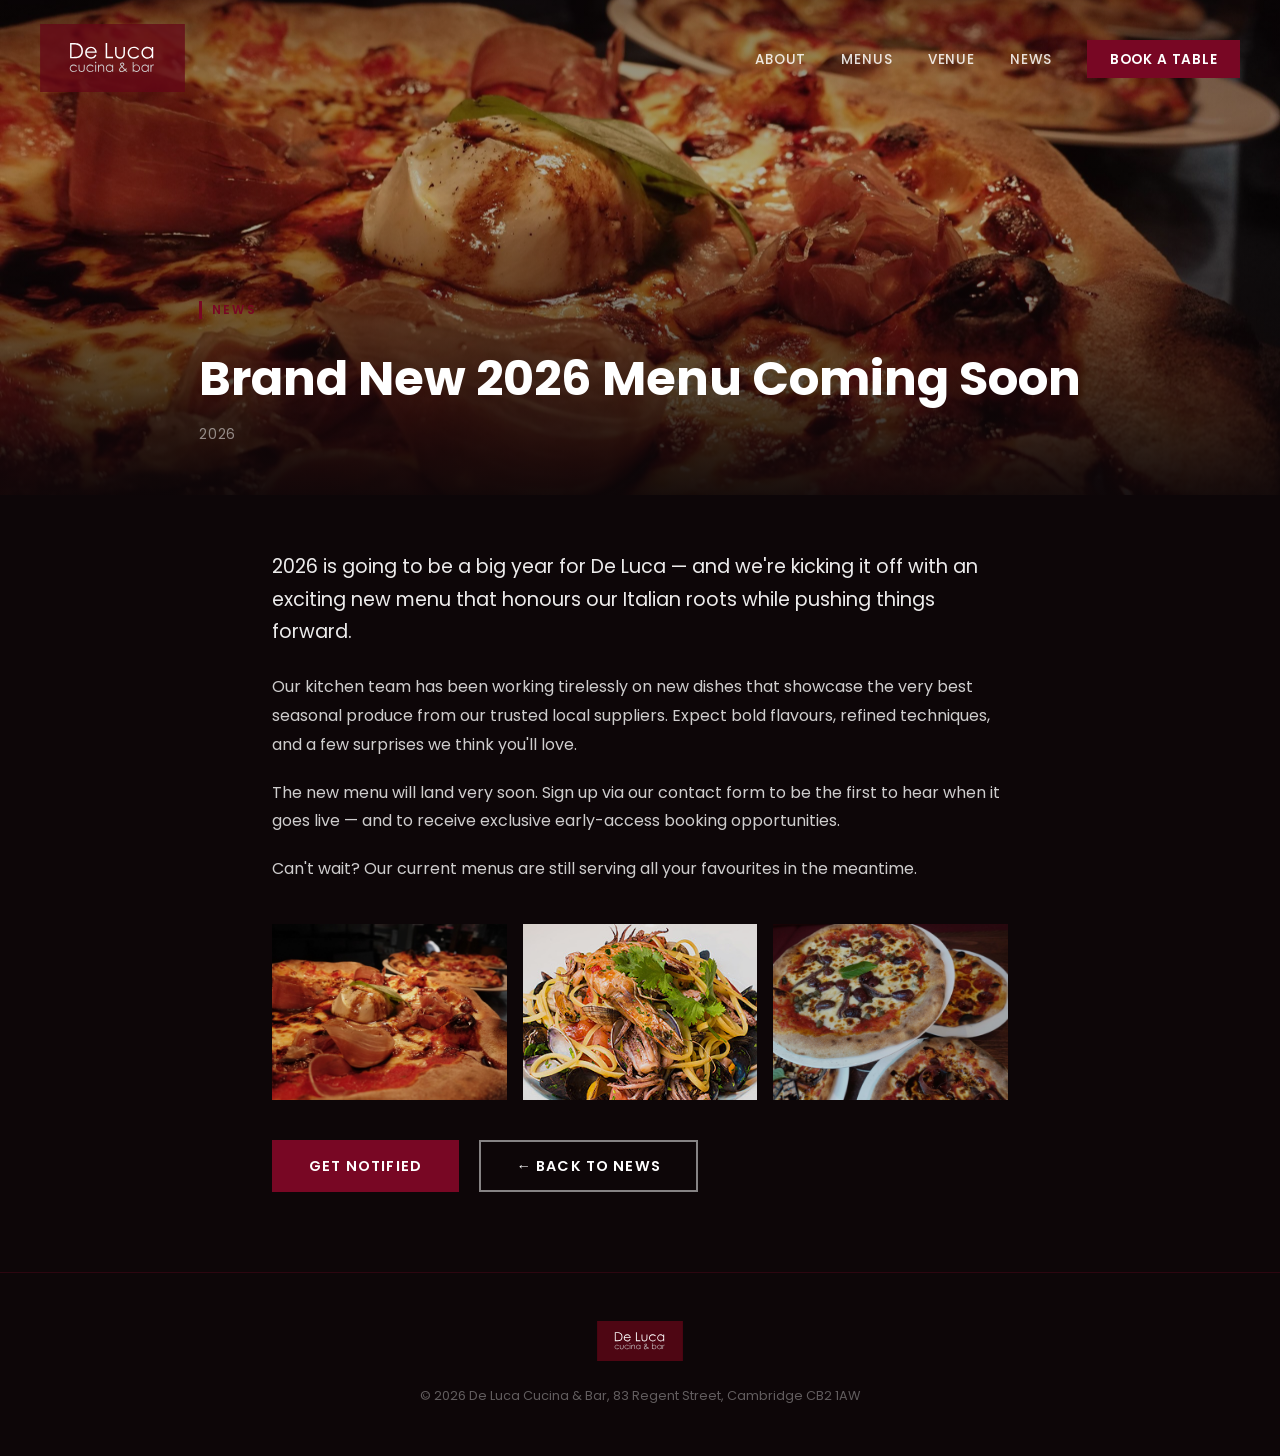
==== news/new-2026-menu.html @ f44d5879 "Add news article pages, restore hero slideshow, video section, README - Hero: restored photo carouse" ====
<!DOCTYPE html>
<html lang="en">
<head>
  <meta charset="UTF-8">
  <meta name="viewport" content="width=device-width, initial-scale=1.0">
  <title>Brand New 2026 Menu Coming Soon | De Luca Cucina & Bar</title>
  <link rel="icon" href="../assets/img/favicon.ico" type="image/x-icon">
  <link rel="preconnect" href="https://fonts.googleapis.com">
  <link rel="preconnect" href="https://fonts.gstatic.com" crossorigin>
  <link href="https://fonts.googleapis.com/css2?family=Poppins:ital,wght@0,300;0,400;0,500;0,600;0,700;1,300;1,400&display=swap" rel="stylesheet">
  <link rel="stylesheet" href="../assets/css/style.css">
  <link rel="stylesheet" href="../assets/css/article.css">
</head>
<body class="article-page">
  <nav id="mainNav" class="scrolled">
    <a href="../index.html" class="logo"><img src="../assets/img/deluca-logo.svg" alt="De Luca Cucina & Bar"></a>
    <button class="nav-toggle" id="navToggle"><span></span><span></span><span></span></button>
    <ul id="navLinks">
      <li><a href="../index.html#about">About</a></li>
      <li><a href="../index.html#menus">Menus</a></li>
      <li><a href="../index.html#venue">Venue</a></li>
      <li><a href="../index.html#news">News</a></li>
      <li><a href="../index.html#contact" class="btn-reserve">Book a Table</a></li>
    </ul>
  </nav>
  <article class="article-content">
    <div class="article-hero" style="background-image:url('../assets/img/DSC00805-med-scaled.jpg')">
      <div class="article-hero-overlay"></div>
      <div class="article-hero-text container">
        <span class="label">News</span>
        <h1>Brand New 2026 Menu Coming Soon</h1>
        <p class="article-meta">2026</p>
      </div>
    </div>
    <div class="container article-body">
      <p class="lead">2026 is going to be a big year for De Luca — and we're kicking it off with an exciting new menu that honours our Italian roots while pushing things forward.</p>
      <p>Our kitchen team has been working tirelessly on new dishes that showcase the very best seasonal produce from our trusted local suppliers. Expect bold flavours, refined techniques, and a few surprises we think you'll love.</p>
      <p>The new menu will land very soon. Sign up via our contact form to be the first to hear when it goes live — and to receive exclusive early-access booking opportunities.</p>
      <p>Can't wait? Our current menus are still serving all your favourites in the meantime.</p>
      <div class="article-gallery">
        <img src="../assets/img/DSC00805-med-scaled.jpg" alt="De Luca kitchen">
        <img src="../assets/img/alacarte2.jpg" alt="À la carte at De Luca">
        <img src="../assets/img/DSC00831-med-scaled.jpg" alt="De Luca food">
      </div>
      <a href="../index.html#contact" class="btn-primary" style="margin-right:1rem;">Get Notified</a>
      <a href="../index.html#news" class="btn-ghost">← Back to News</a>
    </div>
  </article>
  <footer>
    <div class="container footer-inner">
      <a href="../index.html" class="logo footer-logo"><img src="../assets/img/deluca-logo.svg" alt="De Luca"></a>
      <p class="footer-copy">© 2026 De Luca Cucina &amp; Bar, 83 Regent Street, Cambridge CB2 1AW</p>
    </div>
  </footer>
  <script src="../assets/js/main.js"></script>
</body>
</html>
---- assets/css/style.css ----
/* ─── Variables ─────────────────────────────────────────────── */
:root {
  --red:     #780724;
  --red-mid: #5b051b;
  --red-dark:#3a0211;
  --white:   #ffffff;
  --off-white: #f5f0eb;
  --dark:    #0d0608;
  --dark-mid:#1a0a0d;
  --grey:    rgba(255,255,255,0.55);
  --font:    'Poppins', sans-serif;
  --ease:    cubic-bezier(0.4, 0, 0.2, 1);
}

/* ─── Reset ─────────────────────────────────────────────────── */
*, *::before, *::after { box-sizing: border-box; margin: 0; padding: 0; }
html { scroll-behavior: smooth; }
body {
  font-family: var(--font);
  background: var(--dark);
  color: var(--white);
  -webkit-font-smoothing: antialiased;
  overflow-x: hidden;
}
img { max-width: 100%; display: block; }
a { color: inherit; text-decoration: none; }

/* ─── Utility ───────────────────────────────────────────────── */
.container {
  max-width: 1200px;
  margin: 0 auto;
  padding: 0 2rem;
}
.label {
  display: inline-block;
  font-size: 0.75rem;
  font-weight: 600;
  letter-spacing: 0.2em;
  text-transform: uppercase;
  color: var(--red);
  border-left: 3px solid var(--red);
  padding-left: 0.6rem;
  margin-bottom: 1rem;
}
.section-intro {
  max-width: 640px;
  color: var(--grey);
  font-size: 1.05rem;
  line-height: 1.7;
  margin: 0.5rem 0 3rem;
}
.divider {
  border: none;
  border-top: 1px solid rgba(255,255,255,0.12);
  margin: 2rem 0;
}

/* ─── Buttons ───────────────────────────────────────────────── */
.btn-primary {
  display: inline-block;
  background: var(--red);
  color: var(--white);
  font-family: var(--font);
  font-weight: 600;
  font-size: 0.9rem;
  letter-spacing: 0.08em;
  text-transform: uppercase;
  padding: 0.85rem 2.2rem;
  border: 2px solid var(--red);
  cursor: pointer;
  transition: background 0.25s var(--ease), color 0.25s var(--ease), transform 0.2s var(--ease);
}
.btn-primary:hover {
  background: transparent;
  color: var(--white);
  transform: translateY(-2px);
}
.btn-ghost {
  display: inline-block;
  background: transparent;
  color: var(--white);
  font-family: var(--font);
  font-weight: 600;
  font-size: 0.9rem;
  letter-spacing: 0.08em;
  text-transform: uppercase;
  padding: 0.85rem 2.2rem;
  border: 2px solid rgba(255,255,255,0.5);
  transition: border-color 0.25s var(--ease), transform 0.2s var(--ease);
}
.btn-ghost:hover {
  border-color: var(--white);
  transform: translateY(-2px);
}
.text-link {
  color: var(--red);
  font-weight: 500;
  transition: opacity 0.2s;
}
.text-link:hover { opacity: 0.75; }

/* ─── Nav ───────────────────────────────────────────────────── */
#mainNav {
  position: fixed;
  top: 0; left: 0; right: 0;
  z-index: 100;
  display: flex;
  align-items: center;
  justify-content: space-between;
  padding: 1.5rem 2.5rem;
  transition: background 0.4s var(--ease), padding 0.4s var(--ease), backdrop-filter 0.4s;
}
#mainNav.scrolled {
  background: rgba(13,6,8,0.92);
  backdrop-filter: blur(16px);
  -webkit-backdrop-filter: blur(16px);
  padding: 1rem 2.5rem;
  border-bottom: 1px solid rgba(120,7,36,0.3);
}
#mainNav .logo img { height: 68px; width: auto; }
#mainNav ul {
  list-style: none;
  display: flex;
  align-items: center;
  gap: 2.2rem;
}
#mainNav ul a {
  font-size: 0.85rem;
  font-weight: 500;
  letter-spacing: 0.06em;
  text-transform: uppercase;
  color: rgba(255,255,255,0.85);
  transition: color 0.2s;
}
#mainNav ul a:hover { color: var(--white); }
.btn-reserve {
  background: var(--red) !important;
  color: var(--white) !important;
  padding: 0.6rem 1.4rem !important;
  font-weight: 600 !important;
  transition: background 0.25s var(--ease) !important;
}
.btn-reserve:hover { background: var(--red-mid) !important; }
.nav-toggle {
  display: none;
  flex-direction: column;
  gap: 5px;
  background: none;
  border: none;
  cursor: pointer;
  padding: 4px;
}
.nav-toggle span {
  display: block;
  width: 26px; height: 2px;
  background: var(--white);
  transition: transform 0.3s var(--ease), opacity 0.3s;
}
.nav-toggle.open span:nth-child(1) { transform: translateY(7px) rotate(45deg); }
.nav-toggle.open span:nth-child(2) { opacity: 0; }
.nav-toggle.open span:nth-child(3) { transform: translateY(-7px) rotate(-45deg); }

/* ─── Hero ──────────────────────────────────────────────────── */
#hero {
  position: relative;
  height: 100vh;
  min-height: 600px;
  display: flex;
  align-items: center;
  justify-content: center;
  overflow: hidden;
}
.hero-slideshow {
  position: absolute;
  inset: 0;
  background-size: cover;
  background-position: center;
  transition: opacity 1.2s var(--ease);
  z-index: 0;
}
.hero-overlay {
  position: absolute;
  inset: 0;
  background: linear-gradient(
    135deg,
    rgba(13,6,8,0.75) 0%,
    rgba(58,2,17,0.45) 50%,
    rgba(13,6,8,0.8) 100%
  );
}
.hero-content {
  position: relative;
  z-index: 2;
  text-align: center;
  max-width: 800px;
  padding: 0 2rem;
  animation: fadeUp 1.2s var(--ease) both;
}
.hero-content h1 {
  font-size: clamp(2.4rem, 6vw, 5rem);
  font-weight: 700;
  line-height: 1.1;
  margin-bottom: 1.2rem;
  letter-spacing: -0.01em;
}
.hero-content p {
  font-size: clamp(1rem, 2vw, 1.3rem);
  font-weight: 300;
  color: rgba(255,255,255,0.82);
  margin-bottom: 2.5rem;
  letter-spacing: 0.04em;
}
.hero-cta { display: flex; gap: 1rem; justify-content: center; flex-wrap: wrap; }
.scroll-hint {
  position: absolute;
  bottom: 2.5rem;
  left: 50%;
  transform: translateX(-50%);
  z-index: 2;
}
.scroll-hint span {
  display: block;
  width: 2px;
  height: 50px;
  background: linear-gradient(to bottom, rgba(255,255,255,0.6), transparent);
  margin: 0 auto;
  animation: scrollPulse 2s infinite;
}

/* ─── Awards Bar ────────────────────────────────────────────── */
.awards-bar {
  background: var(--dark-mid);
  border-top: 1px solid rgba(120,7,36,0.4);
  border-bottom: 1px solid rgba(120,7,36,0.4);
  padding: 1.5rem 2rem;
  overflow: hidden;
}
.awards-inner {
  display: flex;
  align-items: center;
  justify-content: center;
  gap: 2rem;
  flex-wrap: wrap;
}
.awards-inner img { height: 70px; width: auto; filter: brightness(0.92); }

/* ─── Sections ──────────────────────────────────────────────── */
section { padding: 6rem 0; }
.dark-section { background: var(--dark-mid); }
h2 {
  font-size: clamp(1.8rem, 4vw, 2.8rem);
  font-weight: 700;
  line-height: 1.15;
  margin-bottom: 1rem;
}
h3 { font-size: 1.25rem; font-weight: 600; margin-bottom: 0.6rem; }
p { color: rgba(255,255,255,0.8); line-height: 1.75; font-size: 0.97rem; }
p + p { margin-top: 0.9rem; }

/* ─── About ─────────────────────────────────────────────────── */
.two-col {
  display: grid;
  grid-template-columns: 1fr 1fr;
  gap: 5rem;
  align-items: center;
}
.col-text { }
.col-text p { margin-bottom: 0.9rem; }
.col-text .btn-primary { margin-top: 1.5rem; }
.col-image img {
  width: 100%;
  aspect-ratio: 4/3;
  object-fit: cover;
  filter: brightness(0.9) contrast(1.05);
}

/* ─── Menus ─────────────────────────────────────────────────── */
.menu-grid {
  display: grid;
  grid-template-columns: repeat(auto-fill, minmax(260px, 1fr));
  gap: 1.5rem;
}
.menu-card {
  display: block;
  background: rgba(255,255,255,0.04);
  border: 1px solid rgba(255,255,255,0.08);
  overflow: hidden;
  transition: transform 0.3s var(--ease), border-color 0.3s;
}
.menu-card:hover {
  transform: translateY(-6px);
  border-color: var(--red);
}
.menu-card-img {
  height: 200px;
  background-size: cover;
  background-position: center;
  transition: transform 0.5s var(--ease);
}
.menu-card:hover .menu-card-img { transform: scale(1.04); }
.menu-card-body { padding: 1.4rem; }
.menu-card-body h3 { margin-bottom: 0.5rem; }
.menu-card-body p { font-size: 0.88rem; color: var(--grey); }
.menu-link {
  display: inline-block;
  margin-top: 1rem;
  color: var(--red);
  font-size: 0.85rem;
  font-weight: 600;
  letter-spacing: 0.04em;
  transition: letter-spacing 0.2s;
}
.menu-card:hover .menu-link { letter-spacing: 0.08em; }

/* ─── Venue ─────────────────────────────────────────────────── */
.venue-grid {
  display: grid;
  grid-template-columns: repeat(2, 1fr);
  gap: 1.5rem;
}
.venue-card {
  position: relative;
  overflow: hidden;
  aspect-ratio: 4/3;
}
.venue-img {
  position: absolute;
  inset: 0;
  background-size: cover;
  background-position: center;
  transition: transform 0.6s var(--ease);
}
.venue-card:hover .venue-img { transform: scale(1.06); }
.venue-body {
  position: absolute;
  inset: 0;
  background: linear-gradient(to top, rgba(13,6,8,0.92) 0%, rgba(13,6,8,0.2) 60%, transparent 100%);
  display: flex;
  flex-direction: column;
  justify-content: flex-end;
  padding: 2rem;
  transition: background 0.3s;
}
.venue-card:hover .venue-body {
  background: linear-gradient(to top, rgba(58,2,17,0.95) 0%, rgba(13,6,8,0.4) 60%, transparent 100%);
}
.venue-body h3 { font-size: 1.3rem; margin-bottom: 0.4rem; }
.venue-body p { font-size: 0.88rem; color: rgba(255,255,255,0.75); line-height: 1.55; }

/* ─── Video ─────────────────────────────────────────────────── */
.video-section { text-align: center; }
.video-section h2 { margin-bottom: 0.5rem; }
.video-section .label { display: block; text-align: center; border-left: none; padding-left: 0; }
.video-wrap {
  position: relative;
  padding-bottom: 56.25%;
  height: 0;
  overflow: hidden;
  max-width: 900px;
  margin: 3rem auto 0;
  border: 1px solid rgba(120,7,36,0.4);
}
.video-wrap iframe {
  position: absolute;
  top: 0; left: 0;
  width: 100%; height: 100%;
}

/* ─── News ──────────────────────────────────────────────────── */
.news-grid {
  display: grid;
  grid-template-columns: repeat(auto-fill, minmax(260px, 1fr));
  gap: 1.5rem;
}
.news-card {
  background: rgba(255,255,255,0.03);
  border: 1px solid rgba(255,255,255,0.07);
  overflow: hidden;
  transition: border-color 0.3s, transform 0.3s var(--ease);
}
.news-card:hover { border-color: var(--red); transform: translateY(-4px); }
.news-img {
  height: 200px;
  background-size: cover;
  background-position: center;
  transition: transform 0.5s var(--ease);
}
.news-card:hover .news-img { transform: scale(1.04); }
.news-body { padding: 1.4rem; }
.news-body h3 { margin-bottom: 0.6rem; font-size: 1.05rem; }
.news-body p { font-size: 0.87rem; color: var(--grey); }

/* ─── Contact ───────────────────────────────────────────────── */
.contact-grid {
  display: grid;
  grid-template-columns: 1fr 1fr;
  gap: 5rem;
}
.contact-col h2 { margin-bottom: 1.5rem; }
.contact-form { display: flex; flex-direction: column; gap: 1rem; }
.contact-form input,
.contact-form textarea {
  background: rgba(255,255,255,0.06);
  border: 1px solid rgba(255,255,255,0.15);
  color: var(--white);
  font-family: var(--font);
  font-size: 0.93rem;
  padding: 0.85rem 1.1rem;
  outline: none;
  transition: border-color 0.25s;
  resize: vertical;
}
.contact-form input::placeholder,
.contact-form textarea::placeholder { color: rgba(255,255,255,0.4); }
.contact-form input:focus,
.contact-form textarea:focus { border-color: var(--red); }
.checkbox-label {
  display: flex;
  align-items: center;
  gap: 0.6rem;
  font-size: 0.85rem;
  color: var(--grey);
  cursor: pointer;
}
.contact-col .phone-number {
  font-size: 1.15rem;
  font-weight: 600;
  margin: 1rem 0 0;
  color: var(--white);
}
.contact-col .phone-number a { color: var(--white); transition: color 0.2s; }
.contact-col .phone-number a:hover { color: var(--red); }
.social-links {
  display: flex;
  gap: 1.2rem;
  margin-top: 0.8rem;
}
.social-links a { opacity: 0.7; transition: opacity 0.2s, transform 0.2s; }
.social-links a:hover { opacity: 1; transform: translateY(-3px); }
.social-links img { height: 28px; width: auto; filter: brightness(10); }

/* ─── Footer ────────────────────────────────────────────────── */
footer {
  background: var(--dark);
  border-top: 1px solid rgba(120,7,36,0.3);
  padding: 3rem 0;
}
.footer-inner {
  display: flex;
  flex-direction: column;
  align-items: center;
  gap: 1.5rem;
  text-align: center;
}
.footer-logo img { height: 40px; }
.footer-nav {
  display: flex;
  flex-wrap: wrap;
  justify-content: center;
  gap: 0.5rem 1.8rem;
}
.footer-nav a {
  font-size: 0.82rem;
  font-weight: 500;
  letter-spacing: 0.06em;
  text-transform: uppercase;
  color: rgba(255,255,255,0.55);
  transition: color 0.2s;
}
.footer-nav a:hover { color: var(--white); }
.footer-copy {
  font-size: 0.8rem;
  color: rgba(255,255,255,0.35);
}

/* ─── Animations ─────────────────────────────────────────────── */
@keyframes fadeUp {
  from { opacity: 0; transform: translateY(30px); }
  to   { opacity: 1; transform: translateY(0); }
}
@keyframes scrollPulse {
  0%, 100% { opacity: 1; transform: scaleY(1); }
  50% { opacity: 0.4; transform: scaleY(0.6); }
}
.reveal {
  opacity: 0;
  transform: translateY(28px);
  transition: opacity 0.7s var(--ease), transform 0.7s var(--ease);
}
.reveal.visible {
  opacity: 1;
  transform: translateY(0);
}

/* ─── Responsive ────────────────────────────────────────────── */
@media (max-width: 900px) {
  .two-col,
  .contact-grid { grid-template-columns: 1fr; gap: 3rem; }
  .col-image { order: -1; }
  .venue-grid { grid-template-columns: 1fr; }
}
@media (max-width: 768px) {
  #mainNav { padding: 1.2rem 1.5rem; }
  #mainNav.scrolled { padding: 0.9rem 1.5rem; }
  .nav-toggle { display: flex; z-index: 200; }
  #navLinks {
    position: fixed;
    inset: 0;
    background: rgba(13,6,8,0.97);
    flex-direction: column;
    justify-content: center;
    align-items: center;
    gap: 2.5rem;
    transform: translateX(100%);
    transition: transform 0.4s var(--ease);
  }
  #navLinks.open { transform: translateX(0); }
  #navLinks a { font-size: 1.1rem; }
  .hero-cta { flex-direction: column; align-items: center; }
  .menu-grid,
  .news-grid { grid-template-columns: 1fr; }
  section { padding: 4rem 0; }
  .awards-inner { gap: 1rem; }
  .awards-inner img { height: 50px; }
  .contact-grid { grid-template-columns: 1fr; gap: 3rem; }
}
---- assets/css/article.css ----
/* Article / news post pages */
.article-page body { background: var(--dark); }

.article-content { padding-top: 0; }

.article-hero {
  height: 55vh;
  min-height: 380px;
  position: relative;
  background-size: cover;
  background-position: center;
  display: flex;
  align-items: flex-end;
}
.article-hero-overlay {
  position: absolute;
  inset: 0;
  background: linear-gradient(to top, rgba(13,6,8,0.95) 0%, rgba(13,6,8,0.3) 60%, rgba(13,6,8,0.5) 100%);
}
.article-hero-text {
  position: relative;
  z-index: 1;
  padding-bottom: 3rem;
}
.article-hero-text h1 {
  font-size: clamp(1.8rem, 4vw, 3rem);
  margin-bottom: 0.5rem;
  margin-top: 0.5rem;
}
.article-meta {
  color: rgba(255,255,255,0.5);
  font-size: 0.85rem;
  letter-spacing: 0.06em;
}

.article-body {
  max-width: 800px;
  padding-top: 3.5rem;
  padding-bottom: 5rem;
}
.article-body .lead {
  font-size: 1.2rem;
  font-weight: 400;
  line-height: 1.7;
  color: rgba(255,255,255,0.92);
  margin-bottom: 1.5rem;
}
.article-body p {
  margin-bottom: 1.2rem;
  font-size: 1rem;
  line-height: 1.8;
}
.article-gallery {
  display: grid;
  grid-template-columns: repeat(3, 1fr);
  gap: 1rem;
  margin: 2.5rem 0;
}
.article-gallery img {
  width: 100%;
  aspect-ratio: 4/3;
  object-fit: cover;
  filter: brightness(0.9);
}
@media (max-width: 600px) {
  .article-gallery { grid-template-columns: 1fr; }
}

/* News card "Read more" */
.news-link {
  display: inline-block;
  margin-top: 0.8rem;
  color: var(--red);
  font-size: 0.85rem;
  font-weight: 600;
  letter-spacing: 0.04em;
  transition: letter-spacing 0.2s;
}
.news-card:hover .news-link { letter-spacing: 0.08em; }
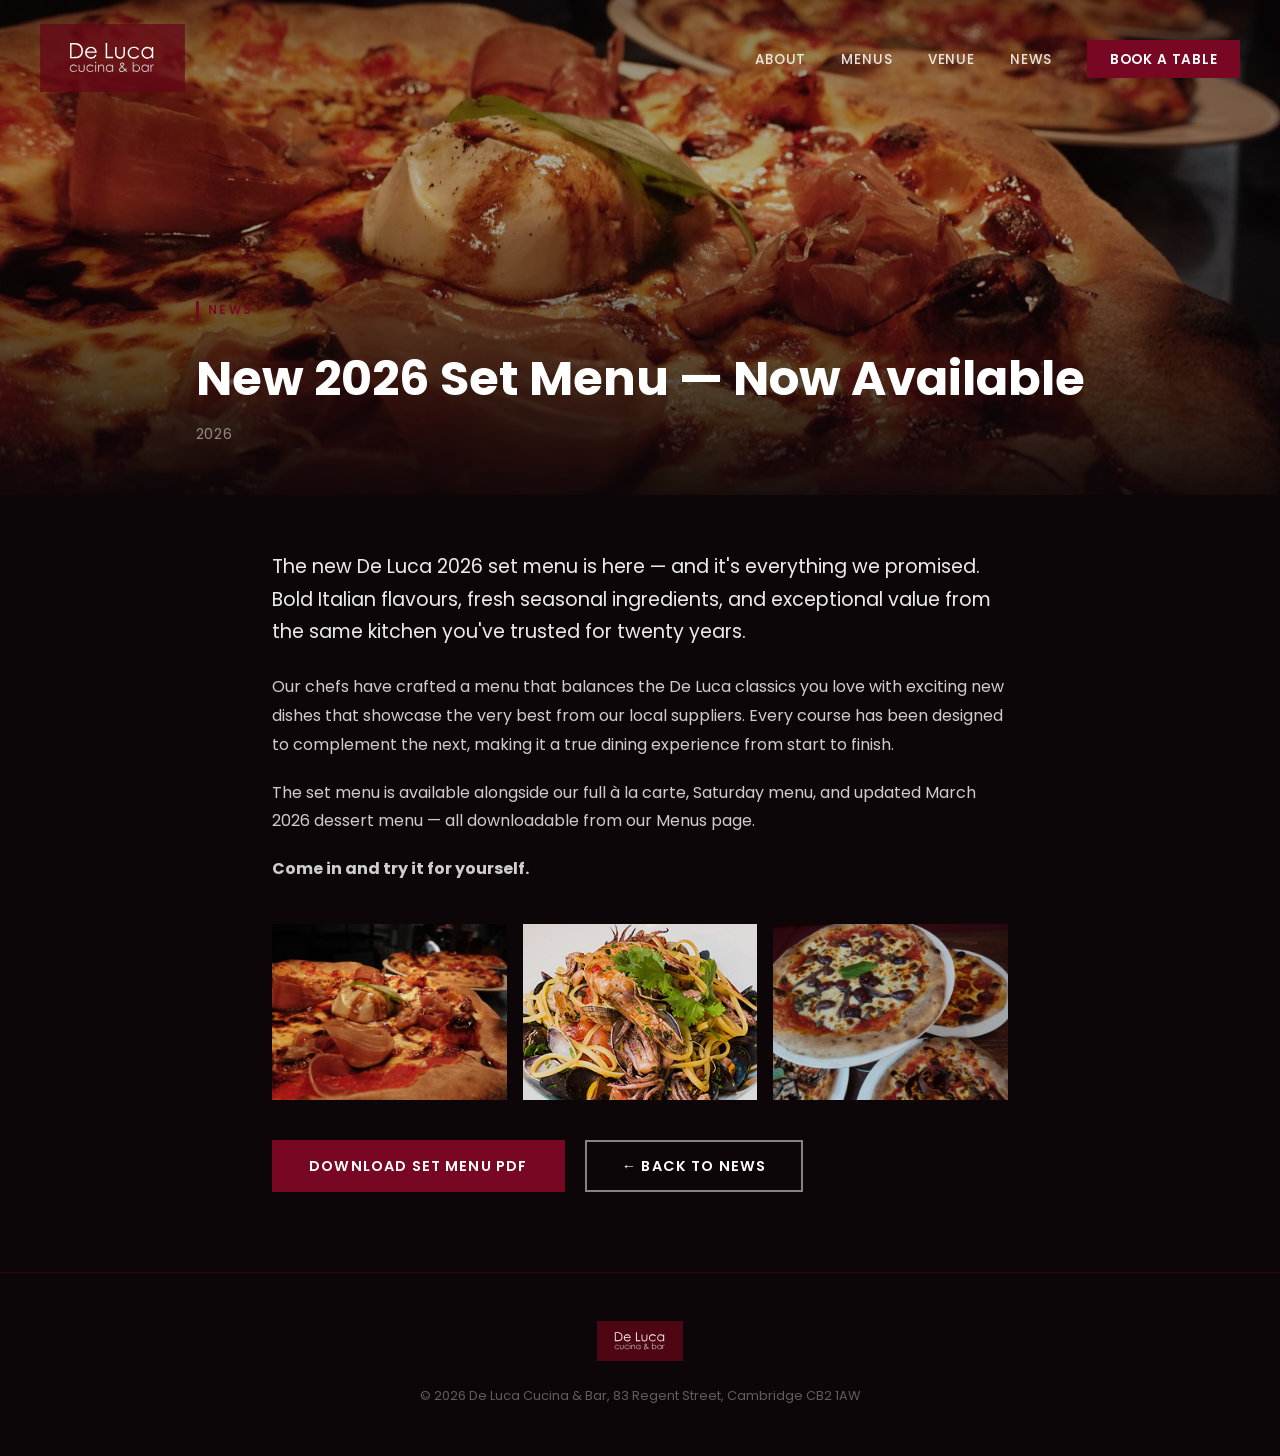
==== commit 9c2441c5: "Add 2026 menus, fix GitHub Pages deployment - .nojekyll added so GitHub Pages serves files as-is wit" ====
--- a/news/new-2026-menu.html
+++ b/news/new-2026-menu.html
@@ -28,21 +28,21 @@
       <div class="article-hero-overlay"></div>
       <div class="article-hero-text container">
         <span class="label">News</span>
-        <h1>Brand New 2026 Menu Coming Soon</h1>
+        <h1>New 2026 Set Menu — Now Available</h1>
         <p class="article-meta">2026</p>
       </div>
     </div>
     <div class="container article-body">
-      <p class="lead">2026 is going to be a big year for De Luca — and we're kicking it off with an exciting new menu that honours our Italian roots while pushing things forward.</p>
-      <p>Our kitchen team has been working tirelessly on new dishes that showcase the very best seasonal produce from our trusted local suppliers. Expect bold flavours, refined techniques, and a few surprises we think you'll love.</p>
-      <p>The new menu will land very soon. Sign up via our contact form to be the first to hear when it goes live — and to receive exclusive early-access booking opportunities.</p>
-      <p>Can't wait? Our current menus are still serving all your favourites in the meantime.</p>
+      <p class="lead">The new De Luca 2026 set menu is here — and it's everything we promised. Bold Italian flavours, fresh seasonal ingredients, and exceptional value from the same kitchen you've trusted for twenty years.</p>
+      <p>Our chefs have crafted a menu that balances the De Luca classics you love with exciting new dishes that showcase the very best from our local suppliers. Every course has been designed to complement the next, making it a true dining experience from start to finish.</p>
+      <p>The set menu is available alongside our full à la carte, Saturday menu, and updated March 2026 dessert menu — all downloadable from our Menus page.</p>
+      <p><strong>Come in and try it for yourself.</strong></p>
       <div class="article-gallery">
         <img src="../assets/img/DSC00805-med-scaled.jpg" alt="De Luca kitchen">
         <img src="../assets/img/alacarte2.jpg" alt="À la carte at De Luca">
         <img src="../assets/img/DSC00831-med-scaled.jpg" alt="De Luca food">
       </div>
-      <a href="../index.html#contact" class="btn-primary" style="margin-right:1rem;">Get Notified</a>
+      <a href="../assets/img/DeLuca_SetMenuJan20263.pdf" target="_blank" class="btn-primary" style="margin-right:1rem;">Download Set Menu PDF</a>
       <a href="../index.html#news" class="btn-ghost">← Back to News</a>
     </div>
   </article>
--- a/assets/css/style.css
+++ b/assets/css/style.css
@@ -175,8 +175,27 @@
   inset: 0;
   background-size: cover;
   background-position: center;
-  transition: opacity 1.2s var(--ease);
+  transition: opacity 2s var(--ease);
+  z-index: 1;
+}
+.hero-video-wrap {
+  position: absolute;
+  inset: 0;
   z-index: 0;
+  overflow: hidden;
+  pointer-events: none;
+}
+.hero-video-wrap iframe {
+  position: absolute;
+  top: 50%;
+  left: 50%;
+  /* always wider than the viewport, maintaining 16:9 */
+  width: 177.78vh;
+  height: 100vh;
+  min-width: 100%;
+  min-height: 56.25vw;
+  transform: translate(-50%, -50%);
+  border: 0;
 }
 .hero-overlay {
   position: absolute;
@@ -202,6 +221,7 @@
   line-height: 1.1;
   margin-bottom: 1.2rem;
   letter-spacing: -0.01em;
+  text-shadow: 0 2px 16px rgba(0,0,0,0.35);
 }
 .hero-content p {
   font-size: clamp(1rem, 2vw, 1.3rem);
@@ -209,8 +229,13 @@
   color: rgba(255,255,255,0.82);
   margin-bottom: 2.5rem;
   letter-spacing: 0.04em;
+  text-shadow: 0 1px 8px rgba(0,0,0,0.3);
 }
 .hero-cta { display: flex; gap: 1rem; justify-content: center; flex-wrap: wrap; }
+.hero-cta .btn-primary,
+.hero-cta .btn-ghost {
+  box-shadow: 0 4px 24px rgba(0,0,0,0.55);
+}
 .scroll-hint {
   position: absolute;
   bottom: 2.5rem;
@@ -347,23 +372,55 @@
 .venue-body h3 { font-size: 1.3rem; margin-bottom: 0.4rem; }
 .venue-body p { font-size: 0.88rem; color: rgba(255,255,255,0.75); line-height: 1.55; }
 
-/* ─── Video ─────────────────────────────────────────────────── */
-.video-section { text-align: center; }
-.video-section h2 { margin-bottom: 0.5rem; }
-.video-section .label { display: block; text-align: center; border-left: none; padding-left: 0; }
-.video-wrap {
+/* ─── Video background section ──────────────────────────────── */
+.video-bg-section {
   position: relative;
-  padding-bottom: 56.25%;
-  height: 0;
-  overflow: hidden;
-  max-width: 900px;
-  margin: 3rem auto 0;
-  border: 1px solid rgba(120,7,36,0.4);
-}
-.video-wrap iframe {
-  position: absolute;
-  top: 0; left: 0;
-  width: 100%; height: 100%;
+  height: 80vh;
+  min-height: 500px;
+  display: flex;
+  align-items: center;
+  overflow: hidden;
+}
+.video-bg-wrap {
+  position: absolute;
+  inset: 0;
+  pointer-events: none;
+  overflow: hidden;
+}
+.video-bg-wrap iframe {
+  position: absolute;
+  top: 50%; left: 50%;
+  width: 177.78vh;
+  height: 100vh;
+  min-width: 100%;
+  min-height: 56.25vw;
+  transform: translate(-50%, -50%);
+  border: 0;
+}
+.video-bg-overlay {
+  position: absolute;
+  inset: 0;
+  background: linear-gradient(
+    135deg,
+    rgba(13,6,8,0.78) 0%,
+    rgba(58,2,17,0.55) 50%,
+    rgba(13,6,8,0.78) 100%
+  );
+}
+.video-bg-content {
+  position: relative;
+  z-index: 1;
+  max-width: 640px;
+}
+.video-bg-content h2 {
+  font-size: clamp(2rem, 4.5vw, 3.5rem);
+  margin-bottom: 1rem;
+}
+.video-bg-content p {
+  font-size: 1.1rem;
+  color: rgba(255,255,255,0.8);
+  line-height: 1.7;
+  margin-bottom: 2rem;
 }
 
 /* ─── News ──────────────────────────────────────────────────── */
